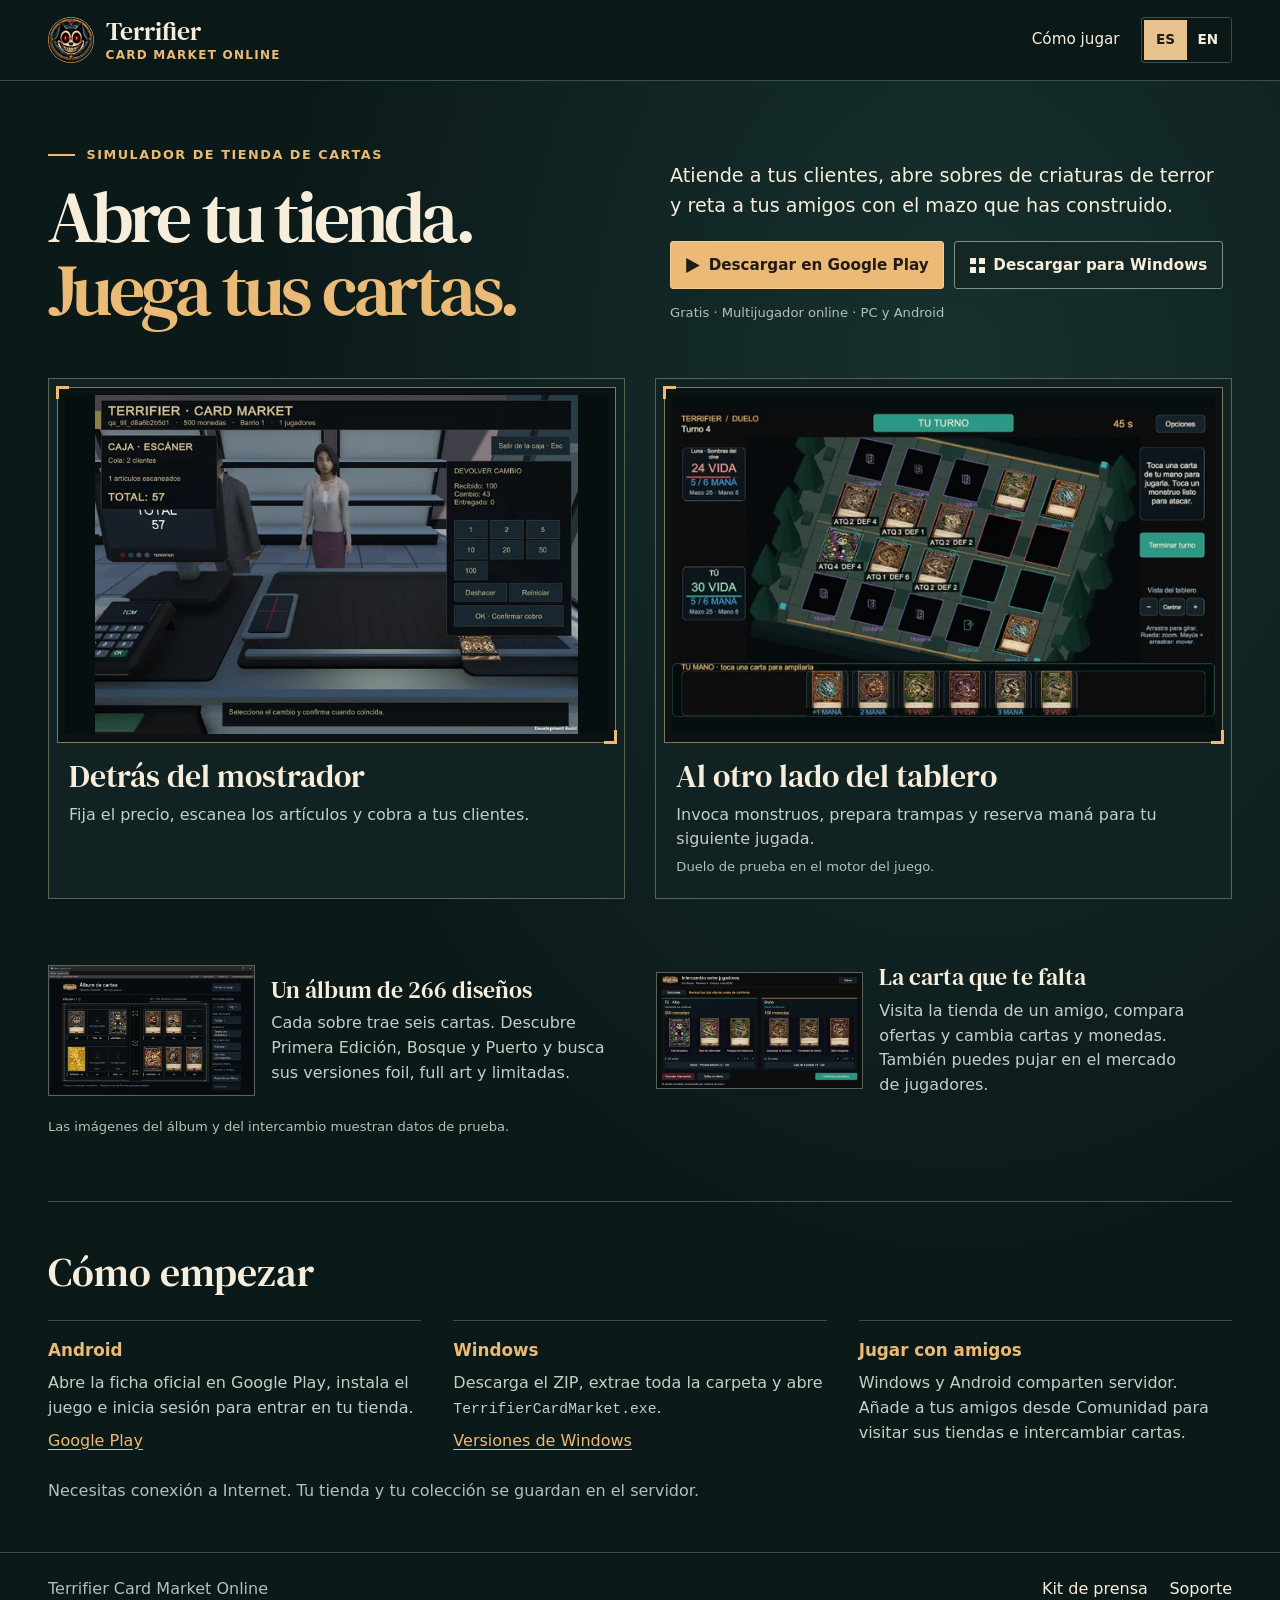
==== index.html @ cccc7bae "Publish Spanish and English game pages with public Android downloads" ====
<!doctype html>
<html lang="es">
<head>
  <meta charset="utf-8">
  <meta name="viewport" content="width=device-width, initial-scale=1">
  <title>Terrifier Card Market Online</title>
  <link rel="canonical" href="https://gorak182.github.io/terrifier-card-market-downloads/es/">
  <meta http-equiv="refresh" content="0; url=es/">
</head>
<body><p>Terrifier Card Market Online · <a href="es/" lang="es">Español</a> · <a href="en/" lang="en">English</a></p></body>
</html>
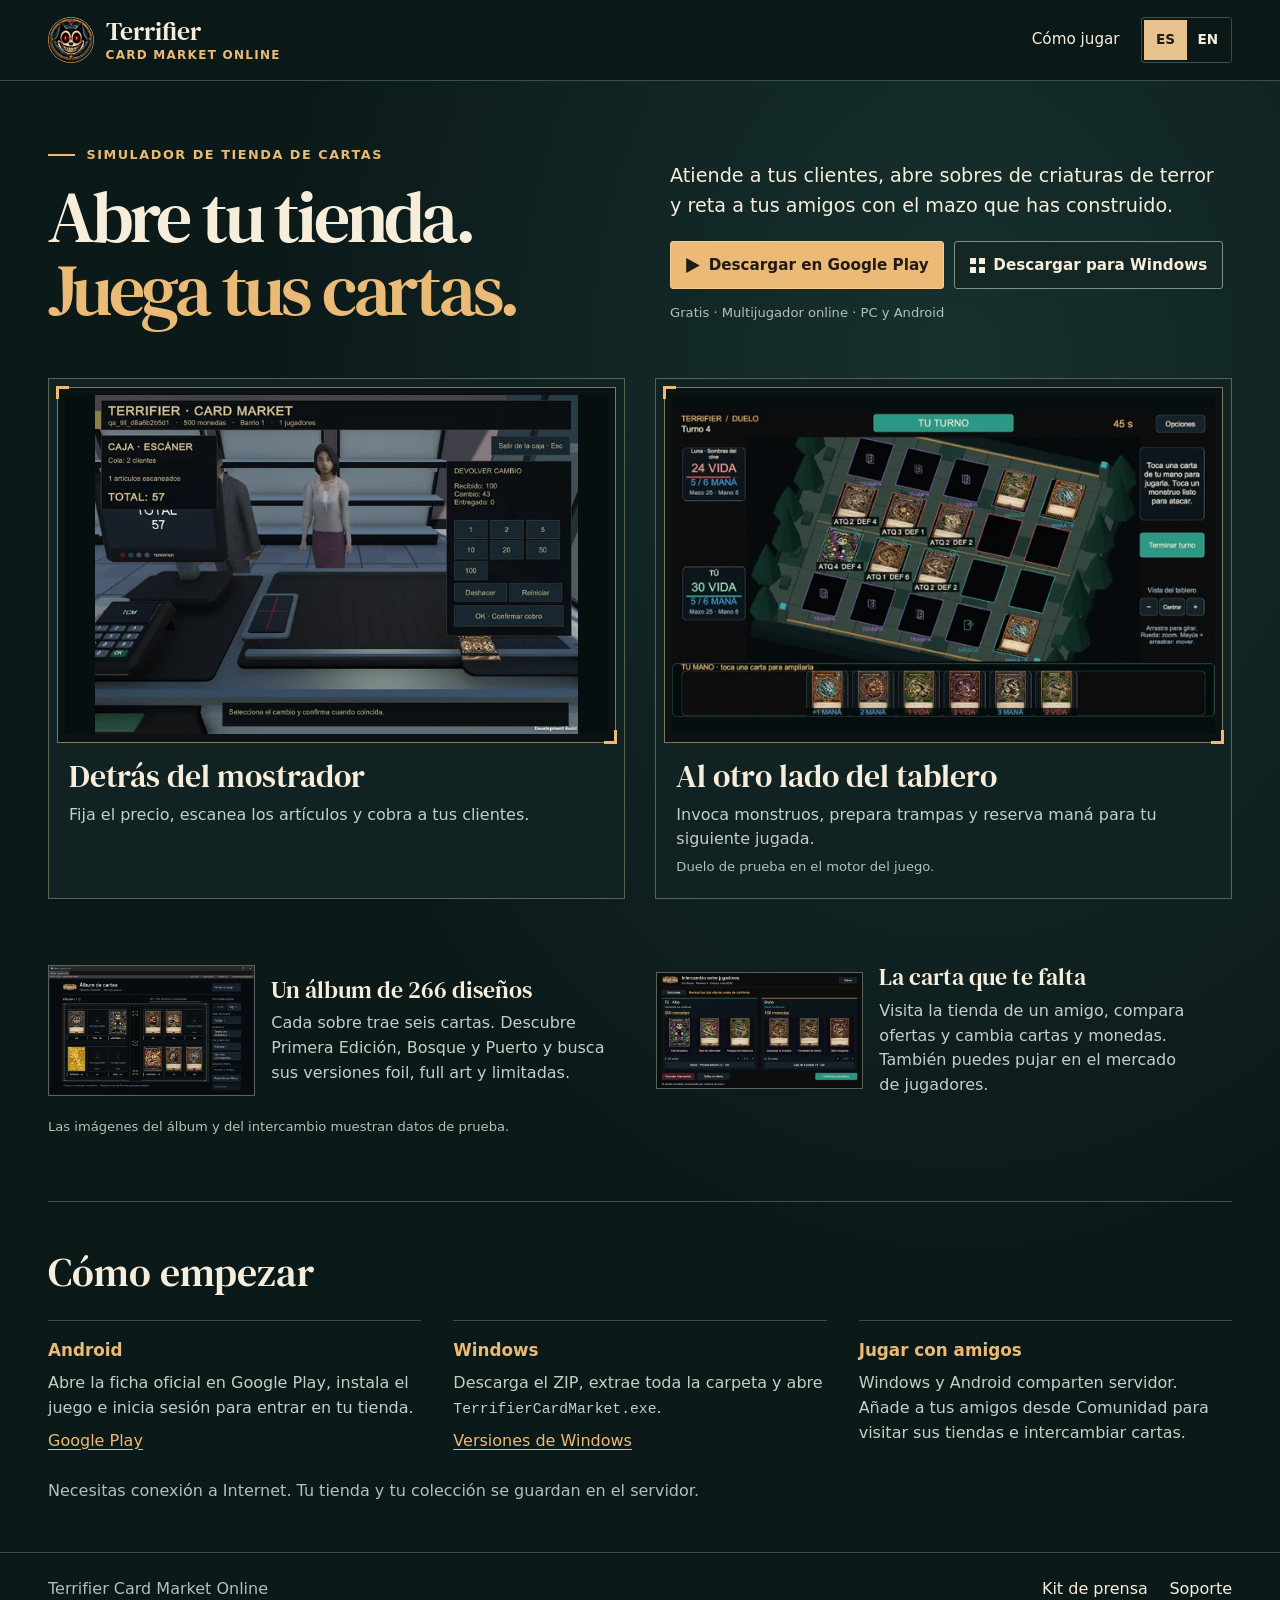
==== commit 49dba27a: "Verify the official site with Google Search Console" ====
--- a/index.html
+++ b/index.html
@@ -2,6 +2,7 @@
 <html lang="es">
 <head>
   <meta charset="utf-8">
+  <meta name="google-site-verification" content="1pQ1tf3cRwKlX4bbcEudeVugow4hw8GK8JILyIS10Pk">
   <meta name="viewport" content="width=device-width, initial-scale=1">
   <title>Terrifier Card Market Online</title>
   <link rel="canonical" href="https://gorak182.github.io/terrifier-card-market-downloads/es/">
